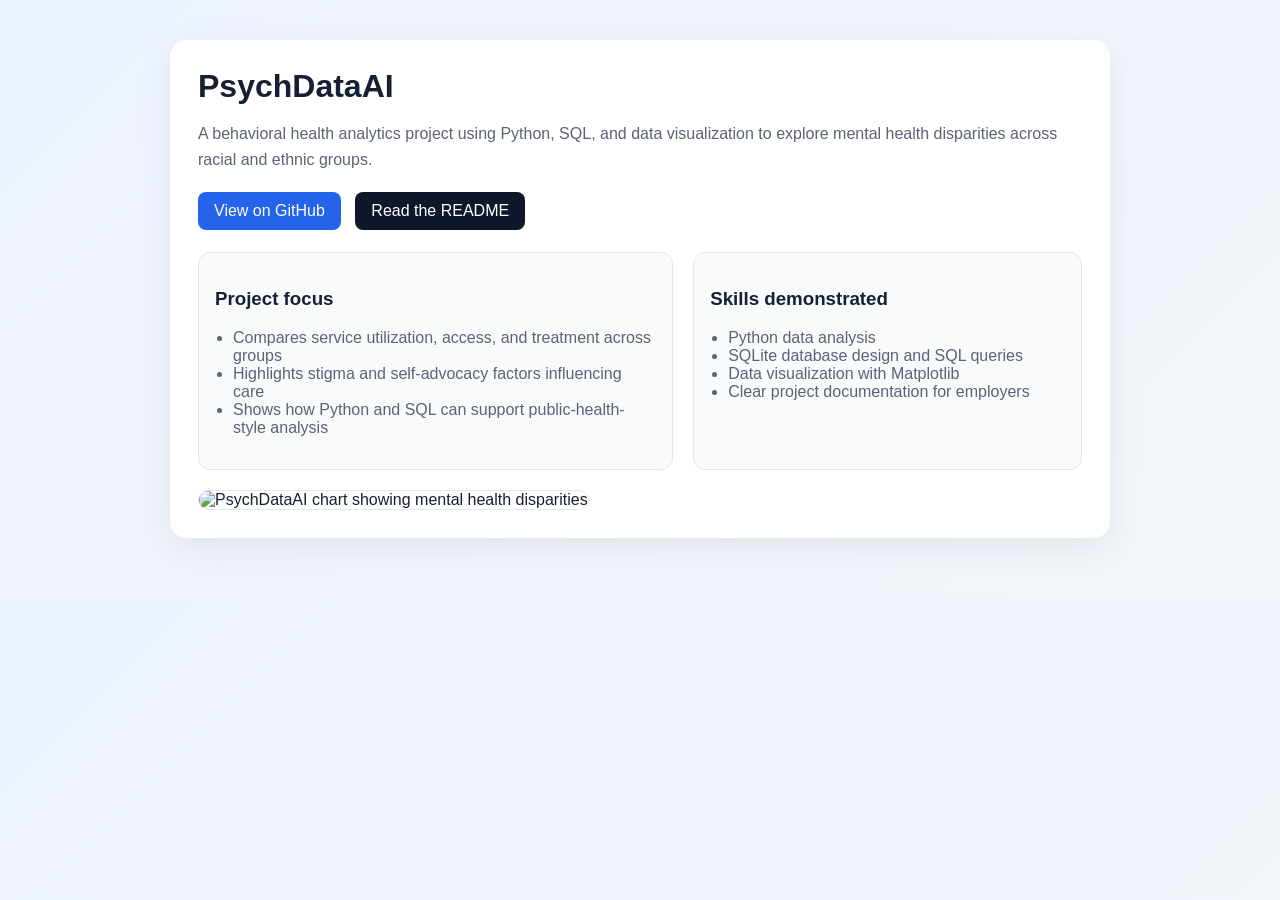
==== github_repo/index.html @ 5f52369b "Initial portfolio commit for PsychDataAI" ====
<!DOCTYPE html>
<html lang="en">
<head>
  <meta charset="UTF-8" />
  <meta name="viewport" content="width=device-width, initial-scale=1.0" />
  <title>PsychDataAI | Behavioral Health Analytics</title>
  <style>
    :root { --bg:#f4f7fb; --card:#ffffff; --text:#172033; --muted:#5b6474; --accent:#2563eb; }
    * { box-sizing: border-box; }
    body { font-family: Arial, Helvetica, sans-serif; margin: 0; background: linear-gradient(135deg, #eef4ff, var(--bg)); color: var(--text); }
    .container { max-width: 980px; margin: 0 auto; padding: 40px 20px 60px; }
    .card { background: var(--card); border-radius: 16px; padding: 28px; box-shadow: 0 10px 35px rgba(15, 23, 42, 0.08); }
    h1 { margin: 0 0 10px; font-size: 2rem; }
    p { color: var(--muted); line-height: 1.6; }
    .buttons { margin: 20px 0 12px; }
    .btn { display: inline-block; padding: 10px 16px; background: var(--accent); color: white; text-decoration: none; border-radius: 8px; margin-right: 10px; }
    .btn.secondary { background: #0f172a; }
    .grid { display: grid; grid-template-columns: 1.1fr 0.9fr; gap: 20px; margin-top: 22px; }
    .panel { background: #f8fafc; border: 1px solid #e5e7eb; border-radius: 12px; padding: 16px; }
    img { width: 100%; border-radius: 12px; margin-top: 20px; border: 1px solid #e5e7eb; }
    ul { padding-left: 18px; color: var(--muted); }
  </style>
</head>
<body>
  <div class="container">
    <div class="card">
      <h1>PsychDataAI</h1>
      <p>A behavioral health analytics project using Python, SQL, and data visualization to explore mental health disparities across racial and ethnic groups.</p>
      <div class="buttons">
        <a class="btn" href="https://github.com/KayHowse" target="_blank">View on GitHub</a>
        <a class="btn secondary" href="README.md">Read the README</a>
      </div>

      <div class="grid">
        <div class="panel">
          <h3>Project focus</h3>
          <ul>
            <li>Compares service utilization, access, and treatment across groups</li>
            <li>Highlights stigma and self-advocacy factors influencing care</li>
            <li>Shows how Python and SQL can support public-health-style analysis</li>
          </ul>
        </div>
        <div class="panel">
          <h3>Skills demonstrated</h3>
          <ul>
            <li>Python data analysis</li>
            <li>SQLite database design and SQL queries</li>
            <li>Data visualization with Matplotlib</li>
            <li>Clear project documentation for employers</li>
          </ul>
        </div>
      </div>

      <img src="psychdataai_ethnic_comparison.png" alt="PsychDataAI chart showing mental health disparities" />
    </div>
  </div>
</body>
</html>
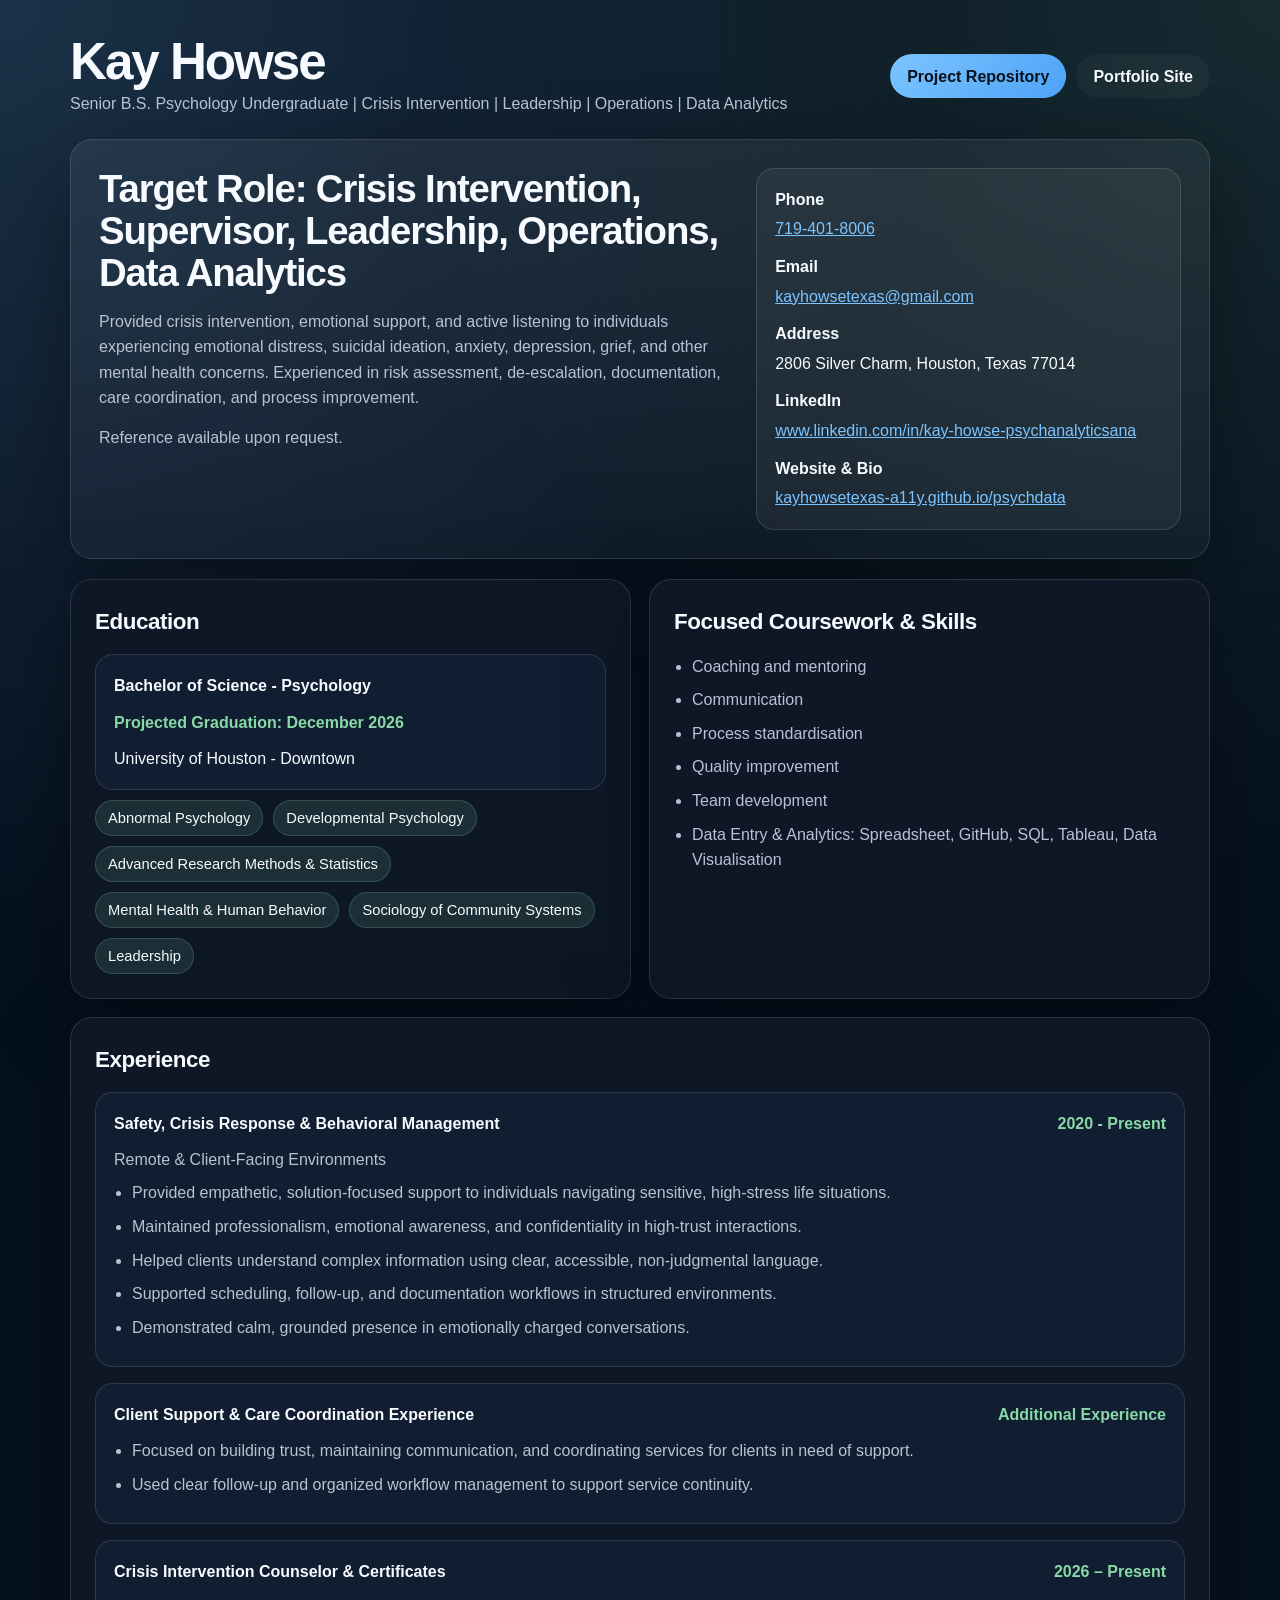
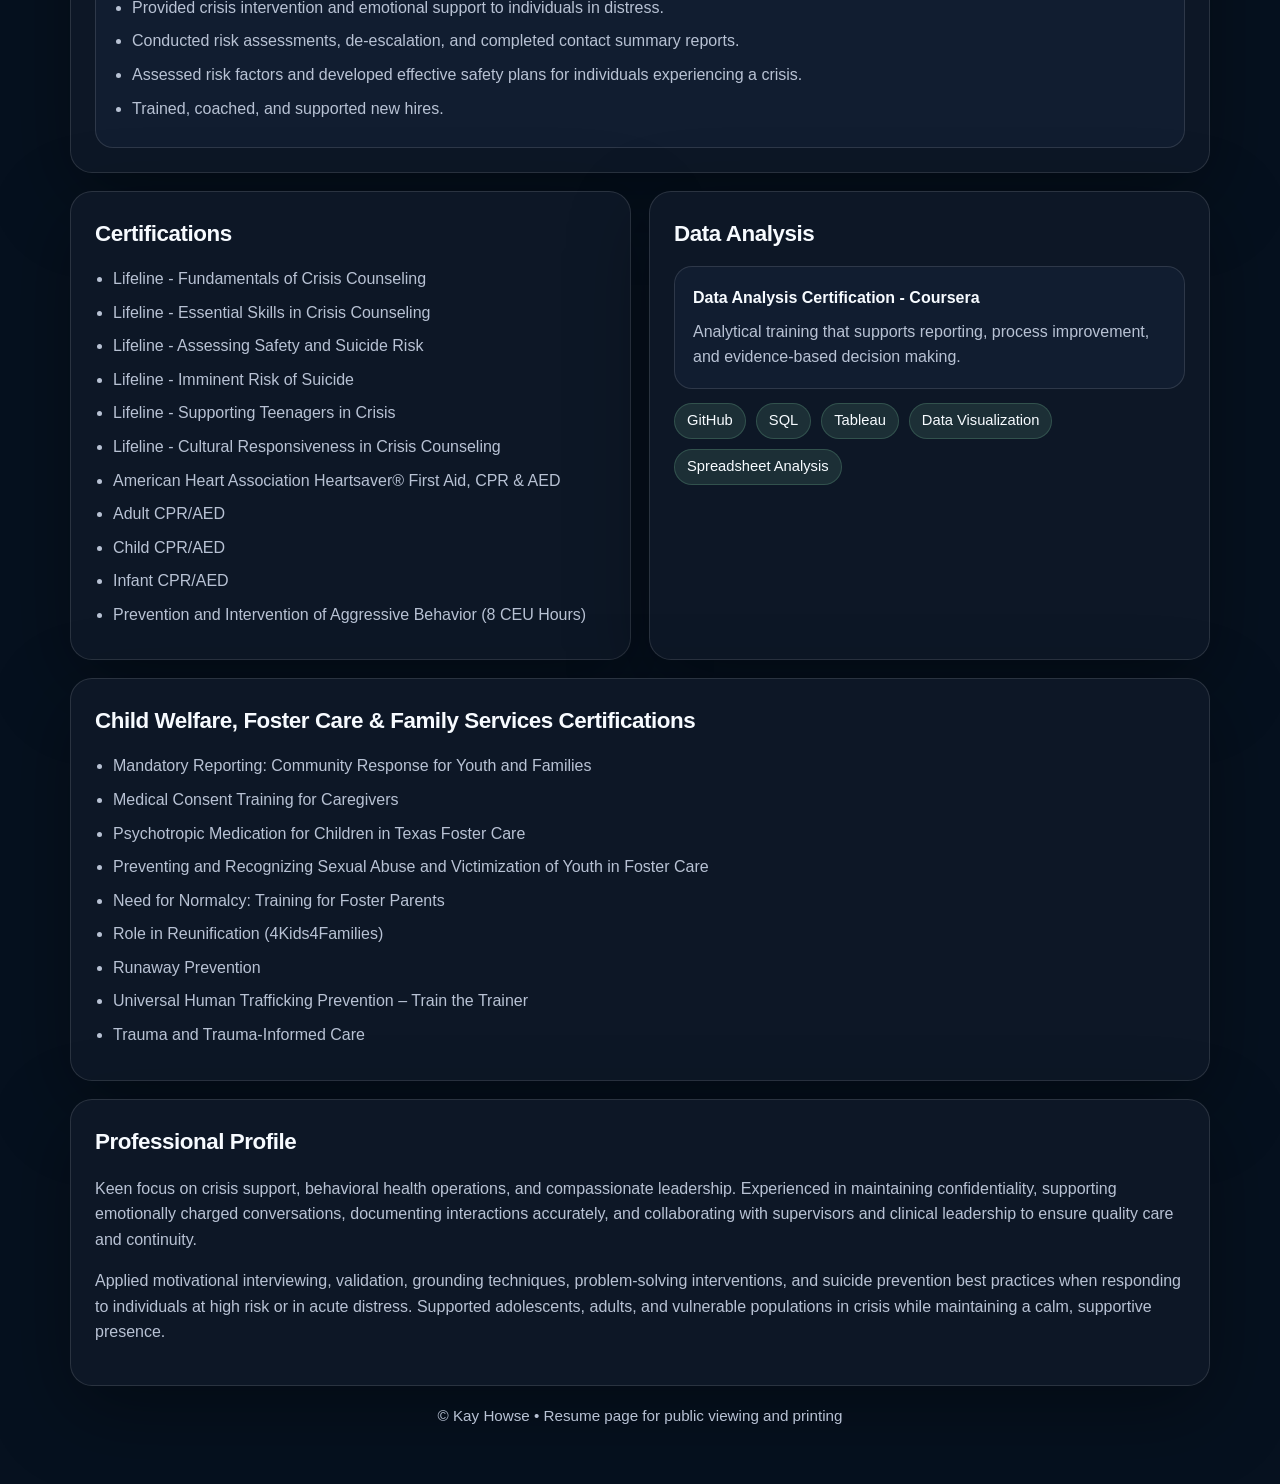
==== commit 6d7a9195: "Publish resume page on live site" ====
--- a/github_repo/index.html
+++ b/github_repo/index.html
@@ -3,56 +3,13 @@
 <head>
   <meta charset="UTF-8" />
   <meta name="viewport" content="width=device-width, initial-scale=1.0" />
-  <title>PsychDataAI | Behavioral Health Analytics</title>
-  <style>
-    :root { --bg:#f4f7fb; --card:#ffffff; --text:#172033; --muted:#5b6474; --accent:#2563eb; }
-    * { box-sizing: border-box; }
-    body { font-family: Arial, Helvetica, sans-serif; margin: 0; background: linear-gradient(135deg, #eef4ff, var(--bg)); color: var(--text); }
-    .container { max-width: 980px; margin: 0 auto; padding: 40px 20px 60px; }
-    .card { background: var(--card); border-radius: 16px; padding: 28px; box-shadow: 0 10px 35px rgba(15, 23, 42, 0.08); }
-    h1 { margin: 0 0 10px; font-size: 2rem; }
-    p { color: var(--muted); line-height: 1.6; }
-    .buttons { margin: 20px 0 12px; }
-    .btn { display: inline-block; padding: 10px 16px; background: var(--accent); color: white; text-decoration: none; border-radius: 8px; margin-right: 10px; }
-    .btn.secondary { background: #0f172a; }
-    .grid { display: grid; grid-template-columns: 1.1fr 0.9fr; gap: 20px; margin-top: 22px; }
-    .panel { background: #f8fafc; border: 1px solid #e5e7eb; border-radius: 12px; padding: 16px; }
-    img { width: 100%; border-radius: 12px; margin-top: 20px; border: 1px solid #e5e7eb; }
-    ul { padding-left: 18px; color: var(--muted); }
-  </style>
+  <title>Kay Howse Resume</title>
+  <meta http-equiv="refresh" content="0; url=resume.html" />
+  <script>
+    window.location.replace('resume.html');
+  </script>
 </head>
 <body>
-  <div class="container">
-    <div class="card">
-      <h1>PsychDataAI</h1>
-      <p>A behavioral health analytics project using Python, SQL, and data visualization to explore mental health disparities across racial and ethnic groups.</p>
-      <div class="buttons">
-        <a class="btn" href="https://github.com/KayHowse" target="_blank">View on GitHub</a>
-        <a class="btn secondary" href="README.md">Read the README</a>
-      </div>
-
-      <div class="grid">
-        <div class="panel">
-          <h3>Project focus</h3>
-          <ul>
-            <li>Compares service utilization, access, and treatment across groups</li>
-            <li>Highlights stigma and self-advocacy factors influencing care</li>
-            <li>Shows how Python and SQL can support public-health-style analysis</li>
-          </ul>
-        </div>
-        <div class="panel">
-          <h3>Skills demonstrated</h3>
-          <ul>
-            <li>Python data analysis</li>
-            <li>SQLite database design and SQL queries</li>
-            <li>Data visualization with Matplotlib</li>
-            <li>Clear project documentation for employers</li>
-          </ul>
-        </div>
-      </div>
-
-      <img src="psychdataai_ethnic_comparison.png" alt="PsychDataAI chart showing mental health disparities" />
-    </div>
-  </div>
+  <p>Redirecting to <a href="resume.html">resume</a>...</p>
 </body>
 </html>
